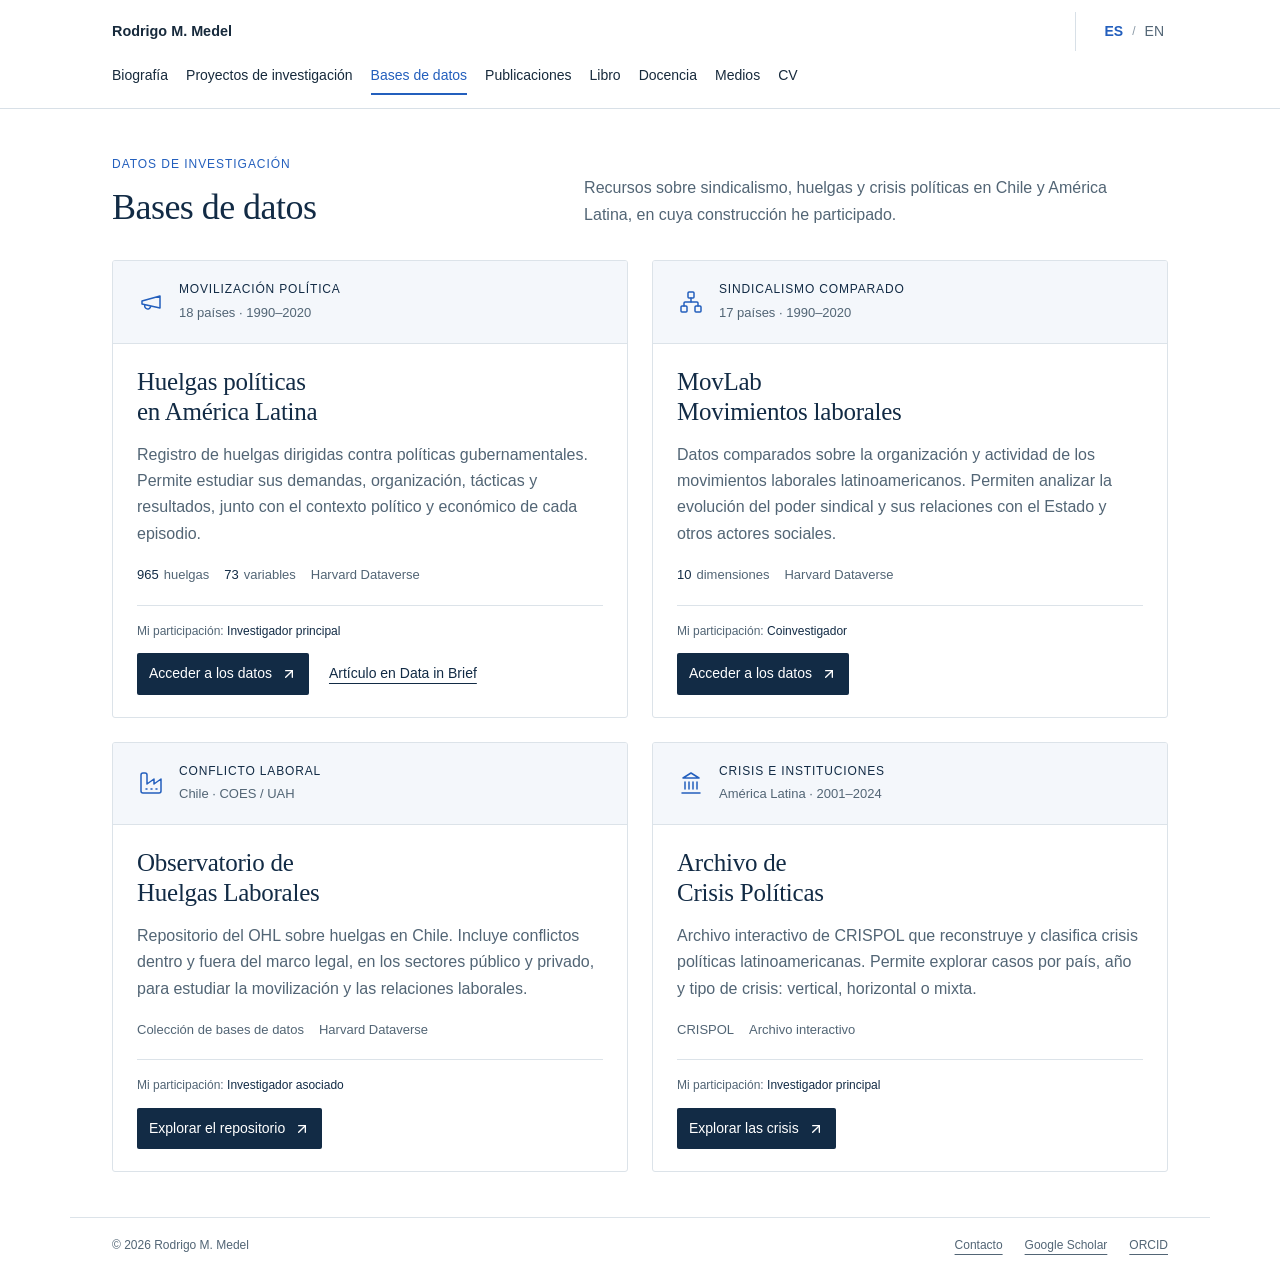
==== bases-de-datos.html @ 0febc348 "Add bilingual datasets page and navigation across the academic website" ====
<!doctype html>
<html lang="es">
<head>
  <meta charset="utf-8">
  <meta name="viewport" content="width=device-width,initial-scale=1">
  <title>Bases de datos | Rodrigo M. Medel</title>
  <meta name="description" content="Bases de datos sobre huelgas políticas, movimientos laborales, conflicto laboral y crisis políticas en Chile y América Latina.">
  <meta name="theme-color" content="#122b45">
  <meta property="og:title" content="Bases de datos | Rodrigo M. Medel">
  <meta property="og:description" content="Bases de datos sobre huelgas políticas, movimientos laborales, conflicto laboral y crisis políticas en Chile y América Latina.">
  <meta property="og:type" content="website">
  <link rel="icon" type="image/svg+xml" href="data:image/svg+xml,%3Csvg xmlns='http://www.w3.org/2000/svg' viewBox='0 0 32 32'%3E%3Crect width='32' height='32' rx='4' fill='%23122b45'/%3E%3Ctext x='16' y='22' text-anchor='middle' font-family='Georgia,serif' font-size='20' fill='white'%3EM%3C/text%3E%3Cpath d='M6 27h20' stroke='%235aacff' stroke-width='2'/%3E%3C/svg%3E">
  <link rel="stylesheet" href="styles.css?v=20261001-6">
  <link rel="stylesheet" href="bases-de-datos.css?v=20261001-6">
  <script src="script.js" defer></script>
  <script type="application/ld+json">{"@context":"https://schema.org","@type":"Person","name":"Rodrigo M. Medel","alternateName":"Rodrigo Medel Sierralta","jobTitle":"Profesor Asociado","affiliation":{"@type":"Organization","name":"Facultad de Gobierno, Universidad de Chile"},"sameAs":["https://orcid.org/0000-0002-6610-3809"],"knowsAbout":["Political participation","Social protest","Labor unions","Political crises","Latin America"]}</script>
</head>
<body data-title-es="Bases de datos" data-title-en="Datasets"><a class="skip-link" href="#contenido" data-en="Skip to content">Saltar al contenido</a>
<header class="site-header">
    <div class="container header-inner">
      <a href="index.html" class="brand" aria-label="Rodrigo M. Medel, inicio" data-en-aria="Rodrigo M. Medel, home"><span class="brand-name">Rodrigo M. Medel</span></a>
      <nav aria-label="Navegación principal" data-en-aria="Main navigation"><a href="index.html" data-en="Biography">Biografía</a><a href="investigacion.html" data-en="Research Projects">Proyectos de investigación</a><a href="bases-de-datos.html" data-en="Datasets" class="active" aria-current="page">Bases de datos</a><a href="publicaciones.html" data-en="Publications">Publicaciones</a><a href="libro.html" data-en="Book">Libro</a><a href="docencia.html" data-en="Teaching">Docencia</a><a href="medios.html" data-en="Media">Medios</a><a href="cv.html" data-en="CV">CV</a></nav>
      <div class="language-switch" role="group" aria-label="Idioma / Language">
        <button type="button" data-lang="es" aria-pressed="true" aria-label="Español">ES</button><span aria-hidden="true">/</span><button type="button" data-lang="en" aria-pressed="false" aria-label="English">EN</button>
      </div>
    </div>
  </header>
<div id="rodrigo-datasets-proposal">
<main id="contenido" class="rd-container rd-main">
    <div class="rd-intro"><div><p class="rd-eyebrow" data-en="Research data">Datos de investigación</p><h1 data-en="Datasets">Bases de datos</h1></div><p class="rd-lead" data-en="Research resources on labor unions, strikes and political crises in Chile and Latin America that I have helped develop.">Recursos sobre sindicalismo, huelgas y crisis políticas en Chile y América Latina, en cuya construcción he participado.</p></div>
    <div class="rd-grid">
      <article class="rd-dataset" aria-labelledby="rd-strikes-title">
        <div class="rd-card-top"><span class="rd-icon"><svg aria-hidden="true" focusable="false"
  class="lucide lucide-megaphone"
  xmlns="http://www.w3.org/2000/svg"
  width="24"
  height="24"
  viewBox="0 0 24 24"
  fill="none"
  stroke="currentColor"
  stroke-width="2"
  stroke-linecap="round"
  stroke-linejoin="round"
>
  <path d="m3 11 18-5v12L3 14v-3z" />
  <path d="M11.6 16.8a3 3 0 1 1-5.8-1.6" />
</svg></span><div><div class="rd-domain" data-en="Political mobilization">Movilización política</div><div class="rd-scope" data-en="18 countries · 1990–2020">18 países · 1990–2020</div></div></div>
        <div class="rd-card-body"><h2 id="rd-strikes-title" data-en="Political strikes<br>in Latin America">Huelgas políticas<br>en América Latina</h2><p class="rd-description" data-en="A record of strikes challenging government policies. It documents demands, organization, tactics and outcomes, alongside the political and economic context of each event.">Registro de huelgas dirigidas contra políticas gubernamentales. Permite estudiar sus demandas, organización, tácticas y resultados, junto con el contexto político y económico de cada episodio.</p><div class="rd-details"><span><strong>965</strong><span data-en="strikes">huelgas</span></span><span><strong>73</strong><span data-en="variables">variables</span></span><span>Harvard Dataverse</span></div><div class="rd-card-bottom"><p class="rd-role"><span data-en="My role: ">Mi participación: </span><span data-en="Principal investigator">Investigador principal</span></p><div class="rd-actions"><a class="rd-primary" href="https://doi.org/10.7910/DVN/YZRT6V" target="_blank" rel="noopener"><span data-en="Access dataset">Acceder a los datos</span><svg aria-hidden="true" focusable="false"
  class="lucide lucide-arrow-up-right"
  xmlns="http://www.w3.org/2000/svg"
  width="24"
  height="24"
  viewBox="0 0 24 24"
  fill="none"
  stroke="currentColor"
  stroke-width="2"
  stroke-linecap="round"
  stroke-linejoin="round"
>
  <path d="M7 7h10v10" />
  <path d="M7 17 17 7" />
</svg></a><a class="rd-secondary" href="https://www.sciencedirect.com/science/article/pii/S2352340925009011" target="_blank" rel="noopener" data-en="Data in Brief article">Artículo en Data in Brief</a></div></div></div>
      </article>
      <article class="rd-dataset" aria-labelledby="rd-movlab-title">
        <div class="rd-card-top"><span class="rd-icon"><svg aria-hidden="true" focusable="false"
  class="lucide lucide-network"
  xmlns="http://www.w3.org/2000/svg"
  width="24"
  height="24"
  viewBox="0 0 24 24"
  fill="none"
  stroke="currentColor"
  stroke-width="2"
  stroke-linecap="round"
  stroke-linejoin="round"
>
  <rect x="16" y="16" width="6" height="6" rx="1" />
  <rect x="2" y="16" width="6" height="6" rx="1" />
  <rect x="9" y="2" width="6" height="6" rx="1" />
  <path d="M5 16v-3a1 1 0 0 1 1-1h12a1 1 0 0 1 1 1v3" />
  <path d="M12 12V8" />
</svg></span><div><div class="rd-domain" data-en="Comparative union research">Sindicalismo comparado</div><div class="rd-scope" data-en="17 countries · 1990–2020">17 países · 1990–2020</div></div></div>
        <div class="rd-card-body"><h2 id="rd-movlab-title" data-en="MovLab<br>Labor movements">MovLab<br>Movimientos laborales</h2><p class="rd-description" data-en="Comparative data on the organization and activities of Latin American labor movements. A resource for studying changes in union power and relations with the state and other social actors.">Datos comparados sobre la organización y actividad de los movimientos laborales latinoamericanos. Permiten analizar la evolución del poder sindical y sus relaciones con el Estado y otros actores sociales.</p><div class="rd-details"><span><strong>10</strong><span data-en="dimensions">dimensiones</span></span><span>Harvard Dataverse</span></div><div class="rd-card-bottom"><p class="rd-role"><span data-en="My role: ">Mi participación: </span><span data-en="Co-investigator">Coinvestigador</span></p><div class="rd-actions"><a class="rd-primary" href="https://dataverse.harvard.edu/dataset.xhtml?persistentId=doi:10.7910/DVN/7GV4FA" target="_blank" rel="noopener"><span data-en="Access dataset">Acceder a los datos</span><svg aria-hidden="true" focusable="false"
  class="lucide lucide-arrow-up-right"
  xmlns="http://www.w3.org/2000/svg"
  width="24"
  height="24"
  viewBox="0 0 24 24"
  fill="none"
  stroke="currentColor"
  stroke-width="2"
  stroke-linecap="round"
  stroke-linejoin="round"
>
  <path d="M7 7h10v10" />
  <path d="M7 17 17 7" />
</svg></a></div></div></div>
      </article>
      <article class="rd-dataset" aria-labelledby="rd-ohl-title">
        <div class="rd-card-top"><span class="rd-icon"><svg aria-hidden="true" focusable="false"
  class="lucide lucide-factory"
  xmlns="http://www.w3.org/2000/svg"
  width="24"
  height="24"
  viewBox="0 0 24 24"
  fill="none"
  stroke="currentColor"
  stroke-width="2"
  stroke-linecap="round"
  stroke-linejoin="round"
>
  <path d="M2 20a2 2 0 0 0 2 2h16a2 2 0 0 0 2-2V8l-7 5V8l-7 5V4a2 2 0 0 0-2-2H4a2 2 0 0 0-2 2Z" />
  <path d="M17 18h1" />
  <path d="M12 18h1" />
  <path d="M7 18h1" />
</svg></span><div><div class="rd-domain" data-en="Labor conflict">Conflicto laboral</div><div class="rd-scope">Chile · COES / UAH</div></div></div>
        <div class="rd-card-body"><h2 id="rd-ohl-title" data-en="Labor Strikes<br>Observatory">Observatorio de<br>Huelgas Laborales</h2><p class="rd-description" data-en="The OHL repository of strikes in Chile. It covers strikes within and outside the legal framework, in public and private sectors, supporting research on labor mobilization and industrial relations.">Repositorio del OHL sobre huelgas en Chile. Incluye conflictos dentro y fuera del marco legal, en los sectores público y privado, para estudiar la movilización y las relaciones laborales.</p><div class="rd-details"><span data-en="Dataset collection">Colección de bases de datos</span><span>Harvard Dataverse</span></div><div class="rd-card-bottom"><p class="rd-role"><span data-en="My role: ">Mi participación: </span><span data-en="Associate researcher">Investigador asociado</span></p><div class="rd-actions"><a class="rd-primary" href="https://dataverse.harvard.edu/dataverse/ohl" target="_blank" rel="noopener"><span data-en="Explore repository">Explorar el repositorio</span><svg aria-hidden="true" focusable="false"
  class="lucide lucide-arrow-up-right"
  xmlns="http://www.w3.org/2000/svg"
  width="24"
  height="24"
  viewBox="0 0 24 24"
  fill="none"
  stroke="currentColor"
  stroke-width="2"
  stroke-linecap="round"
  stroke-linejoin="round"
>
  <path d="M7 7h10v10" />
  <path d="M7 17 17 7" />
</svg></a></div></div></div>
      </article>
      <article class="rd-dataset" aria-labelledby="rd-crispol-title">
        <div class="rd-card-top"><span class="rd-icon"><svg aria-hidden="true" focusable="false"
  class="lucide lucide-landmark"
  xmlns="http://www.w3.org/2000/svg"
  width="24"
  height="24"
  viewBox="0 0 24 24"
  fill="none"
  stroke="currentColor"
  stroke-width="2"
  stroke-linecap="round"
  stroke-linejoin="round"
>
  <line x1="3" x2="21" y1="22" y2="22" />
  <line x1="6" x2="6" y1="18" y2="11" />
  <line x1="10" x2="10" y1="18" y2="11" />
  <line x1="14" x2="14" y1="18" y2="11" />
  <line x1="18" x2="18" y1="18" y2="11" />
  <polygon points="12 2 20 7 4 7" />
</svg></span><div><div class="rd-domain" data-en="Crises and institutions">Crisis e instituciones</div><div class="rd-scope" data-en="Latin America · 2001–2024">América Latina · 2001–2024</div></div></div>
        <div class="rd-card-body"><h2 id="rd-crispol-title" data-en="Political Crises<br>Archive">Archivo de<br>Crisis Políticas</h2><p class="rd-description" data-en="CRISPOL’s interactive archive reconstructs and classifies political crises in Latin America. Explore cases by country, year and crisis type: vertical, horizontal or mixed.">Archivo interactivo de CRISPOL que reconstruye y clasifica crisis políticas latinoamericanas. Permite explorar casos por país, año y tipo de crisis: vertical, horizontal o mixta.</p><div class="rd-details"><span>CRISPOL</span><span data-en="Interactive archive">Archivo interactivo</span></div><div class="rd-card-bottom"><p class="rd-role"><span data-en="My role: ">Mi participación: </span><span data-en="Principal investigator">Investigador principal</span></p><div class="rd-actions"><a class="rd-primary" href="https://crispol.cl/archivo-de-crisis/" target="_blank" rel="noopener"><span data-en="Explore crises">Explorar las crisis</span><svg aria-hidden="true" focusable="false"
  class="lucide lucide-arrow-up-right"
  xmlns="http://www.w3.org/2000/svg"
  width="24"
  height="24"
  viewBox="0 0 24 24"
  fill="none"
  stroke="currentColor"
  stroke-width="2"
  stroke-linecap="round"
  stroke-linejoin="round"
>
  <path d="M7 7h10v10" />
  <path d="M7 17 17 7" />
</svg></a></div></div></div>
      </article>
    </div>
  </main>
<footer class="rd-container rd-footer"><span>© 2026 Rodrigo M. Medel</span><a href="https://rodrigomedel.github.io/#contacto" target="_blank" rel="noopener" data-en="Contact">Contacto</a><a href="https://scholar.google.es/citations?user=nYgItkMAAAAJ&amp;hl=es&amp;oi=ao" target="_blank" rel="noopener">Google Scholar</a><a href="https://orcid.org/0000-0002-6610-3809" target="_blank" rel="noopener">ORCID</a></footer>
</div>
</body>
</html>
---- styles.css ----
:root{--navy:#122b45;--ink:#172a3c;--muted:#526575;--blue:#235fbd;--pale:#edf3f8;--line:#d8e0e7;--light:#f7f9fc;--serif:Georgia,'Times New Roman',serif;--sans:Inter,-apple-system,BlinkMacSystemFont,'Segoe UI',sans-serif;font-family:var(--sans);color:var(--ink);background:#fff;font-size:16px;font-synthesis:none}
*{box-sizing:border-box}html{scroll-behavior:smooth;scroll-padding-top:105px}body{margin:0;line-height:1.65}a{color:inherit;text-underline-offset:5px}button{font:inherit;cursor:pointer}a,button,summary{-webkit-tap-highlight-color:transparent}a:focus-visible,button:focus-visible,summary:focus-visible{outline:3px solid #3997f2;outline-offset:5px;border-radius:2px}img{max-width:100%;display:block}h1,h2,h3,p,figure{margin:0}h1,h2,h3{font-weight:400}h2{font:clamp(2rem,3.4vw,2.8rem)/1.15 var(--serif);letter-spacing:-.025em}h3{font-family:var(--serif)}.container{width:min(1152px,calc(100% - 96px));margin-inline:auto}.eyebrow,.small-label{font-size:.75rem;font-weight:650;letter-spacing:.11em;text-transform:uppercase}.eyebrow{color:var(--blue);margin-bottom:20px}.skip-link{position:fixed;top:-100px;left:20px;z-index:100;background:var(--navy);color:#fff;padding:12px 20px}.skip-link:focus{top:12px}.site-header{background:rgba(255,255,255,.97);position:sticky;top:0;z-index:20;border-bottom:1px solid var(--line)}.header-inner{display:flex;align-items:center;gap:34px;min-height:88px}.brand{display:flex;align-items:center;gap:15px;text-decoration:none;margin-right:auto;white-space:nowrap}.monogram{font:1.8rem var(--serif);letter-spacing:-.12em}.monogram span{color:var(--blue)}.brand-name{font-size:.9rem;font-weight:600}.site-header nav{display:flex;gap:28px}.site-header nav a{font-size:.875rem;text-decoration:none;position:relative;padding:9px 0}.site-header nav a:hover,.site-header nav a.active{color:var(--blue)}.site-header nav a.active:after{position:absolute;content:'';height:2px;background:var(--blue);bottom:1px;left:0;right:0}.language-switch{display:flex;align-items:center;gap:5px;border-left:1px solid var(--line);padding-left:25px}.language-switch button{padding:8px 4px;background:none;border:0;font-size:.875rem;color:var(--muted)}.language-switch button[aria-pressed=true]{color:var(--blue);font-weight:750}.language-switch>span{color:#8a99a6;font-size:.75rem}.hero{display:grid;grid-template-columns:minmax(0,1.4fr) minmax(270px,.9fr);gap:95px;padding-block:76px 64px;align-items:start}.hero-copy{padding-top:6px}.hero .eyebrow{font-size:.75rem;letter-spacing:.09em}.hero h1{font:clamp(2.3rem,4vw,3.5rem)/1.16 var(--serif);letter-spacing:-.025em;color:var(--navy);margin-bottom:22px}.name-dot{color:var(--blue)}.hero-theme{font:clamp(1.5rem,2.5vw,2rem)/1.35 var(--serif);max-width:490px;margin-bottom:19px}.hero-description{font-size:1rem;color:var(--muted);max-width:500px}.hero-actions{display:flex;align-items:center;gap:26px;flex-wrap:wrap;margin-top:29px}.button{display:inline-flex;align-items:center;justify-content:center;padding:12px 18px;text-decoration:none;font-size:.875rem;font-weight:550;min-height:46px;border:1px solid transparent;border-radius:3px}.primary{background:var(--navy);color:white}.primary:hover{background:var(--blue)}.text-link{font-size:.875rem;text-decoration:underline;text-decoration-color:#a2b2c1}.text-link:hover{color:var(--blue);text-decoration-color:var(--blue)}.affiliation{margin-top:35px;border-left:2px solid #8fb7e9;padding-left:17px;display:flex;flex-direction:column;font-size:.875rem;color:var(--muted);line-height:1.6}.affiliation .small-label{letter-spacing:.025em;text-transform:none;font-size:.875rem;color:var(--ink);font-weight:650;margin-bottom:3px}.portrait{padding-top:7px}.portrait-frame{position:relative;background:var(--pale);border-radius:3px 3px 0 0;overflow:hidden;aspect-ratio:4/5}.portrait-frame img{width:100%;height:100%;object-fit:cover;object-position:50% 35%;filter:saturate(.72)}.portrait figcaption{display:flex;flex-direction:column;gap:3px;font-size:.75rem;line-height:1.7;color:var(--muted);padding-top:13px;border-top:4px solid var(--blue)}.portrait figcaption a{text-decoration:none;font-size:.75rem}.portrait figcaption a:hover{text-decoration:underline}.research-strip{background:var(--pale);border-block:1px solid var(--line)}.strip-inner{display:flex;align-items:center;justify-content:space-between;gap:24px;padding-block:22px}.strip-inner p{font:1.25rem/1.4 var(--serif)}.strip-inner>span{font-size:.75rem;letter-spacing:.06em;text-transform:uppercase;color:var(--muted);white-space:nowrap}.section{padding-block:82px}.section-heading{display:flex;align-items:end;justify-content:space-between;gap:60px;margin-bottom:40px}.section-heading .eyebrow{margin-bottom:13px}.section-intro{max-width:410px;color:var(--muted);font-size:1rem;line-height:1.75}.research-grid{display:grid;grid-template-columns:repeat(3,minmax(0,1fr));gap:44px}.research-item{border-top:1px solid var(--line);padding-top:22px;display:flex;flex-direction:column;align-items:start}.item-number{font-size:.75rem;color:var(--blue);margin-bottom:17px;font-variant-numeric:tabular-nums}.research-item h3{font-size:1.6rem;line-height:1.25;letter-spacing:-.02em;min-height:2.5em;margin-bottom:18px}.research-item p{font-size:1rem;color:var(--muted);line-height:1.75;margin-bottom:22px}.topic-label{font-size:.75rem;color:var(--blue);margin-top:auto}.project-section{background:var(--navy);color:#fff}.project-layout{padding-block:65px;display:grid;grid-template-columns:minmax(0,1.8fr) minmax(0,1fr);gap:100px}.project-section .eyebrow{color:#9dc9ff;font-size:.75rem}.project-main h2{font-size:clamp(2rem,3.2vw,2.9rem);margin-bottom:23px}.project-main>p:not(.eyebrow){color:#d1dfed;max-width:590px;font-size:1rem}.project-meta{margin-top:25px;display:flex;gap:14px 25px;flex-wrap:wrap;font-size:.875rem;color:#a9c3df}.project-main .light-link{display:inline-block;margin-top:23px}.light-link{color:#fff;font-size:.875rem;text-decoration-color:#829bb5}.light-link:hover{text-decoration-color:#fff}.project-aside{border-left:1px solid #466079;padding-left:36px;align-self:center}.project-aside>.small-label{font-size:.75rem;color:#a9c3df;margin-bottom:13px}.project-aside h3{font-size:2.3rem;line-height:1.2;margin-bottom:15px}.project-aside p:not(.small-label){font-size:.875rem;color:#d1dfed;margin-bottom:23px}.filter-row{display:flex;align-items:center;justify-content:space-between;gap:18px;margin-bottom:6px}.publication-filters{display:flex;gap:7px;flex-wrap:wrap}.publication-filters button{border:1px solid transparent;background:transparent;border-radius:3px;padding:7px 14px;min-height:40px;color:var(--muted);font-size:.875rem}.publication-filters button[aria-pressed=true]{background:var(--navy);color:white}.publication-filters button:not([aria-pressed=true]):hover{background:var(--pale);color:var(--ink)}.result-count{font-size:.75rem;color:var(--muted);white-space:nowrap}.publication-list{margin-top:24px;border-top:1px solid var(--line)}.publication{display:grid;grid-template-columns:72px minmax(0,1fr) 105px;gap:25px;padding-block:32px;border-bottom:1px solid var(--line);align-items:start}.publication[hidden]{display:none}.publication-year{font:1.55rem/1.3 var(--serif);padding-top:4px;color:var(--blue)}.publication-year span{display:block;font:.75rem/1.4 var(--sans);color:var(--muted);margin-top:7px}.journal{font-size:.75rem;font-weight:650;text-transform:uppercase;letter-spacing:.075em;color:var(--muted);margin-bottom:10px}.publication-content h3{font-size:1.4375rem;line-height:1.3;letter-spacing:-.01em}.publication-content h3 a{text-decoration:none}.publication-content h3 a:hover{color:var(--blue);text-decoration:underline;text-decoration-thickness:1px}.authors{font-size:.875rem;color:var(--muted);margin-top:10px}.publication-summary{font-size:1rem;color:var(--muted);line-height:1.7;max-width:740px;margin-top:13px}.article-link{font-size:.875rem;margin-top:5px;white-space:nowrap;text-decoration-color:#a2b2c1}.article-link:hover{color:var(--blue)}.award-label,.accepted-label,.data-label{display:inline-block;margin-top:16px;font-size:.75rem;padding:3px 8px;line-height:1.6;letter-spacing:.02em;background:var(--pale);color:#294f79;border:1px solid #d5e2ef;border-radius:2px}.accepted-label{background:var(--light);color:var(--muted);border-color:var(--line)}.publication details{margin-top:13px;color:var(--muted);font-size:.875rem}.publication summary{cursor:pointer;display:list-item;width:fit-content}.publication details p{margin-top:8px;max-width:630px}.teaching-section{background:var(--light);border-block:1px solid var(--line);padding-block:75px}.course-grid{display:grid;grid-template-columns:repeat(2,minmax(0,1fr));gap:28px}.course{background:#fff;border:1px solid var(--line);border-radius:3px;padding:30px;display:flex;flex-direction:column}.course-top{display:flex;justify-content:space-between;gap:20px;font-size:.75rem;color:var(--muted);margin-bottom:25px}.course-top>span:first-child{color:var(--blue);font-weight:650}.course h3{font-size:1.65rem;line-height:1.25;margin-bottom:17px}.course>p{font-size:1rem;color:var(--muted);margin-bottom:25px}.course-bottom{padding-top:17px;border-top:1px solid var(--line);font-size:.75rem;color:var(--muted);margin-top:auto}.teaching-note{font-size:.875rem;color:var(--muted);margin-top:22px}.about-section{display:grid;grid-template-columns:1.2fr 1fr;gap:110px}.about-copy{color:var(--muted);font-size:1rem;margin-block:26px;max-width:510px}.education>.small-label{color:var(--blue);font-size:.75rem;letter-spacing:.08em;margin-bottom:17px}.education-row{display:grid;grid-template-columns:48px 1fr;gap:20px;border-top:1px solid var(--line);padding-block:16px}.education-row>span{font-size:.875rem;color:var(--muted);padding-top:2px}.education-row h3{font-size:1.15rem;line-height:1.4;margin-bottom:3px}.education-row p{font-size:.875rem;color:var(--muted)}.contact-section{background:var(--navy);color:white;padding-block:64px}.contact-layout{display:grid;grid-template-columns:1fr 1fr;gap:80px;align-items:center}.contact-section .eyebrow{color:#9dc9ff}.contact-section h2{font-size:clamp(2.2rem,3.8vw,3.2rem);margin-bottom:22px}.contact-section p:not(.eyebrow){font-size:1rem;color:#d1dfed;max-width:390px}.contact-links .email{font:clamp(1rem,1.65vw,1.25rem)/1.5 var(--sans);overflow-wrap:anywhere;text-decoration:underline;text-decoration-color:#68819c}.contact-links>p{margin-block:19px 26px}.contact-links .light-link+.light-link{margin-left:27px}.site-footer{display:flex;align-items:center;justify-content:space-between;gap:20px;padding-block:27px;color:var(--muted);font-size:.75rem}.site-footer a{text-decoration:none}.site-footer a:hover{text-decoration:underline}.photo-credit{font-size:.75rem;text-align:center}
@media(min-width:1450px){.hero{padding-block:90px 78px}.hero h1{font-size:3.5rem}.portrait-frame{max-height:510px}.hero-copy{padding-top:15px}}
@media(max-width:1050px){.container{width:calc(100% - 64px)}.header-inner{gap:23px}.site-header nav{gap:18px}.brand-name{display:inline}.hero{gap:50px;padding-top:65px}.hero h1{font-size:3.1rem}.hero-actions{gap:18px}.project-layout{gap:55px}.about-section{gap:60px}.research-grid{gap:28px}.contact-layout{gap:45px}}
@media(max-width:760px){html{scroll-padding-top:140px}.container{width:calc(100% - 40px)}.header-inner{flex-wrap:wrap;gap:0;padding-block:12px;min-height:105px}.brand{order:0;flex:1}.brand-name{display:inline;font-size:.875rem}.language-switch{order:1;border:0;padding-left:12px}.site-header nav{order:2;flex-basis:100%;gap:0 12px;flex-wrap:wrap;justify-content:space-between;margin-top:4px}.site-header nav a{font-size:.875rem}.monogram{font-size:1.65rem}.hero{grid-template-columns:minmax(0,1.2fr) minmax(150px,.75fr);gap:27px;padding-block:44px}.hero .eyebrow{font-size:.75rem;letter-spacing:.045em}.hero h1{font-size:clamp(2.2rem,5vw,3.1rem);margin-bottom:20px}.hero-theme{font-size:1.4rem}.hero-description{font-size:1rem}.hero-actions{gap:16px;margin-top:22px}.hero-actions .button{padding:10px 13px;font-size:.875rem}.affiliation{margin-top:27px;font-size:.75rem}.portrait{padding-top:12px}.portrait figcaption{font-size:.75rem}.portrait figcaption a{font-size:.75rem;overflow-wrap:anywhere}.strip-inner{padding-block:18px}.strip-inner p{font-size:1.1rem}.strip-inner>span{display:none}.section{padding-block:58px}.section-heading{flex-direction:column;align-items:start;gap:20px;margin-bottom:30px}.section-intro{max-width:580px}.research-grid{grid-template-columns:1fr;gap:27px}.research-item{display:grid;grid-template-columns:28px minmax(0,1fr);column-gap:15px;padding-top:22px}.item-number{grid-column:1;grid-row:1;padding-top:4px}.research-item h3{grid-column:2;min-height:0;font-size:1.5rem;margin-bottom:12px}.research-item p{grid-column:2;margin-bottom:15px}.research-item .topic-label{grid-column:2}.project-layout{grid-template-columns:1fr;gap:35px;padding-block:45px}.project-aside{border-left:0;border-top:1px solid #466079;padding:27px 0 0}.project-aside h3{font-size:1.8rem}.project-aside p{max-width:570px}.project-main h2{font-size:2.2rem}.publication{grid-template-columns:52px minmax(0,1fr);gap:19px;padding-block:25px}.publication-year{font-size:1.25rem}.publication-content h3{font-size:1.25rem}.article-link{grid-column:2;margin-top:0;width:fit-content}.journal{font-size:.75rem}.filter-row{align-items:start}.publication-filters{gap:4px}.publication-filters button{padding:7px 9px;font-size:.75rem}.result-count{padding-top:11px;font-size:.75rem}.teaching-section{padding-block:55px}.course-grid{grid-template-columns:1fr;gap:18px}.course{padding:25px}.course h3{font-size:1.5rem}.about-section{grid-template-columns:1fr;gap:40px}.contact-section{padding-block:45px}.contact-layout{grid-template-columns:1fr;gap:35px}.contact-links .email{font-size:1rem}.site-footer{flex-wrap:wrap;font-size:.75rem}.photo-credit{order:3;flex-basis:100%;text-align:left;font-size:.75rem}}
@media(max-width:520px){.hero{grid-template-columns:1fr;gap:34px}.hero h1{font-size:clamp(2rem,8.5vw,2.75rem);overflow-wrap:anywhere}.hero-theme{font-size:1.6rem;max-width:360px}.hero-description{max-width:430px}.portrait{width:100%;padding-top:0;display:grid;grid-template-columns:125px 1fr;gap:18px;align-items:end}.portrait-frame{aspect-ratio:4/5;border-radius:3px}.portrait figcaption{border-top:0;padding-top:0;border-left:2px solid var(--blue);padding-left:13px;font-size:.75rem}.portrait figcaption a{font-size:.75rem}.affiliation{margin-top:26px}.filter-row{display:block}.result-count{display:block;padding-top:13px}.publication-list{margin-top:16px}.course-top{font-size:.75rem}.research-item p,.publication-summary{font-size:1rem}}
@media(prefers-reduced-motion:reduce){html{scroll-behavior:auto}}
@media print{.site-header,.hero-actions,.publication-filters,.result-count,.site-footer,.article-link{display:none}.container{width:100%}.hero{padding-block:20px;gap:30px}.section,.teaching-section,.contact-section{padding-block:25px}.project-section,.contact-section{background:white;color:var(--ink)}.project-section p,.contact-section p,.project-section a,.contact-section a,.project-meta{color:var(--muted)!important}.publication[hidden]{display:grid}.publication,.course{break-inside:avoid}}
/* Separate academic pages retain the established typography and palette. */
.site-header nav{gap:19px}.page-heading{padding-block:62px 38px;border-bottom:1px solid var(--line);margin-bottom:35px}.page-heading h1{font:clamp(2.5rem,5vw,4rem)/1.1 var(--serif);letter-spacing:-.035em;color:var(--navy);margin-bottom:20px}.page-intro{font-size:1rem;max-width:740px;color:var(--muted)}.section-heading h1{font:clamp(2rem,3.4vw,2.8rem)/1.15 var(--serif);letter-spacing:-.025em}.biography-text{display:grid;grid-template-columns:1.5fr 1fr;gap:85px;padding-top:58px}.biography-text>div>p{font-size:1rem;color:var(--muted);margin-bottom:22px}.profile-panel{border-left:1px solid var(--line);padding-left:35px;display:flex;flex-direction:column;gap:12px;align-items:start}.profile-panel>.small-label{color:var(--blue);margin-bottom:5px}.academic-list{border-top:1px solid var(--line)}.academic-row{display:grid;grid-template-columns:115px minmax(0,1fr);gap:28px;padding-block:25px;border-bottom:1px solid var(--line)}.row-period{font-size:.875rem;color:var(--blue);padding-top:3px;font-variant-numeric:tabular-nums}.academic-row h3{font:1.4rem/1.4 var(--serif);letter-spacing:-.015em}.row-role{font-size:.875rem;color:var(--blue);margin-top:10px}.row-meta{font-size:.875rem;color:var(--muted);margin-top:8px}.publication-title{text-decoration:none}.publication-title:hover{color:var(--blue);text-decoration:underline}.publication-content>.text-link{display:inline-block;margin-top:12px}.publication-page,.archive-page{padding-bottom:75px}.teaching-history>h2{margin:50px 0 25px}.teaching-history>h2:first-child{margin-top:0}.teaching-entry{font-size:1rem;color:var(--ink)}.media-row{grid-template-columns:70px minmax(0,1fr) 60px}.book-layout{display:grid;grid-template-columns:330px minmax(0,1fr);gap:75px;padding-block:10px 85px}.book-cover{background:var(--light);padding:22px;align-self:start;border:1px solid var(--line)}.book-cover img{width:100%;height:auto;object-fit:contain}.book-description>p{color:var(--muted);font-size:1rem;margin-bottom:23px}.book-description .book-editors{font-size:.875rem;color:var(--blue);font-weight:600}.book-description .hero-actions{margin-top:32px}.cv-page{padding-block:10px 80px}.cv-page .course h2{font-size:2rem;margin-bottom:17px}.cv-page .course>p{margin:0;color:var(--muted)}.cv-page .course .hero-actions{margin-top:25px}.cv-links{display:flex;gap:28px;flex-wrap:wrap;margin-top:32px}.site-footer{flex-wrap:wrap}.site-footer a{font-size:.75rem}
@media(max-width:1050px){.site-header nav{gap:13px}.header-inner{gap:20px}.book-layout{grid-template-columns:280px minmax(0,1fr);gap:40px}.biography-text{gap:45px}}
@media(max-width:760px){html{scroll-padding-top:170px}.site-header nav{gap:1px 18px;justify-content:flex-start}.header-inner{gap:0}.page-heading{padding-block:37px 25px;margin-bottom:26px}.biography-text{grid-template-columns:1fr;gap:28px;padding-top:38px}.profile-panel{border-left:0;border-top:1px solid var(--line);padding:23px 0 0;flex-direction:row;flex-wrap:wrap;gap:12px 25px}.profile-panel>.small-label{flex-basis:100%}.academic-row{grid-template-columns:88px minmax(0,1fr);gap:18px;padding-block:22px}.academic-row h3{font-size:1.25rem}.media-row{grid-template-columns:48px minmax(0,1fr);gap:14px}.media-row>.article-link{grid-column:2}.book-layout{grid-template-columns:1fr;gap:30px;padding-bottom:55px}.book-cover{max-width:300px;margin:auto}.book-description{max-width:600px}.publication-page,.archive-page{padding-bottom:50px}}
@media(max-width:420px){.site-header nav{gap:1px 14px}.academic-row{grid-template-columns:1fr;gap:10px}.media-row>.article-link{grid-column:1}.academic-row .row-period{font-size:.75rem}.media-row{gap:8px}.book-cover{max-width:260px}}

@media(max-width:1280px){.header-inner{flex-wrap:wrap;gap:0;padding-block:12px}.brand{flex:1}.site-header nav{order:2;flex-basis:100%;flex-wrap:wrap;gap:1px 18px;justify-content:flex-start;margin-top:4px}.language-switch{order:1}.brand-name{display:inline}}

/* Smaller name and a quiet transition into the academic profile. */
.hero h1{font-size:clamp(1.75rem,2.4vw,2.125rem);line-height:1.2;letter-spacing:-.015em;font-weight:400;margin-bottom:20px}
.biography-heading{font:600 .78rem/1.5 var(--sans);letter-spacing:.07em;text-transform:uppercase;color:var(--navy);margin:0 0 18px}
.biography-text{padding-top:20px}
@media(max-width:760px){.hero h1{font-size:clamp(1.6rem,5.2vw,1.85rem)}.biography-text{padding-top:14px}}
---- bases-de-datos.css ----
#rodrigo-datasets-proposal{--rd-paper:light-dark(#fff,#161b20);--rd-ink:light-dark(#122b45,#e1edf7);--rd-copy:light-dark(#526575,#afc0ce);--rd-blue:light-dark(#235fbd,#a2c5f7);--rd-rule:light-dark(#dce3e9,#34434f);--rd-wash:light-dark(#f4f7fb,#1b2732);--rd-hover:light-dark(#edf3fa,#223446);--rd-button:light-dark(#122b45,#d1e0ed);--rd-button-ink:light-dark(#fff,#122b45);color-scheme:light;background:var(--rd-paper);color:var(--rd-ink);font:400 16px/1.65 -apple-system,BlinkMacSystemFont,'Segoe UI',sans-serif}
    #rodrigo-datasets-proposal *{box-sizing:border-box}
    #rodrigo-datasets-proposal a{color:inherit;text-decoration:none;text-underline-offset:5px}
    #rodrigo-datasets-proposal a:hover{text-decoration:underline}
    #rodrigo-datasets-proposal .rd-container{max-width:1140px;width:100%;margin:auto;padding-left:42px;padding-right:42px}
    #rodrigo-datasets-proposal .rd-header{border-bottom:1px solid var(--rd-rule)}
    #rodrigo-datasets-proposal .rd-header-inner{display:flex;align-items:center;flex-wrap:wrap;gap:7px 20px;padding-top:16px;padding-bottom:12px}
    #rodrigo-datasets-proposal .rd-brand{font-size:14.4px;font-weight:500;white-space:nowrap}
    #rodrigo-datasets-proposal .rd-languages{display:flex;align-items:center;gap:8px;margin-left:auto;margin-right:60px;border-left:1px solid var(--rd-rule);padding-left:18px;font-size:14px}
    #rodrigo-datasets-proposal .rd-languages button{font:inherit;border:0;background:transparent;color:var(--rd-copy);padding:5px 0}
    #rodrigo-datasets-proposal .rd-languages button[aria-pressed="true"]{color:var(--rd-blue);font-weight:500}
    #rodrigo-datasets-proposal .rd-nav{display:flex;flex-wrap:wrap;flex-basis:100%;gap:0 18px;font-size:14px}
    #rodrigo-datasets-proposal .rd-nav a{padding:9px 0;color:var(--rd-copy);border-bottom:1px solid transparent}
    #rodrigo-datasets-proposal .rd-nav a[aria-current="page"]{color:var(--rd-blue);border-bottom-color:var(--rd-blue)}
    #rodrigo-datasets-proposal .rd-main{padding-top:46px;padding-bottom:45px}
    #rodrigo-datasets-proposal .rd-intro{display:grid;grid-template-columns:1fr 1.4fr;align-items:end;gap:55px;margin-bottom:32px}
    #rodrigo-datasets-proposal .rd-eyebrow{margin:0 0 11px;font-size:12px;font-weight:500;letter-spacing:.08em;text-transform:uppercase;color:var(--rd-blue)}
    #rodrigo-datasets-proposal h1{font:400 36px/1.18 Georgia,'Times New Roman',serif;letter-spacing:-.015em;margin:0}
    #rodrigo-datasets-proposal .rd-lead{margin:0;color:var(--rd-copy);max-width:530px;font-size:16px;line-height:1.7}
    #rodrigo-datasets-proposal .rd-grid{display:grid;grid-template-columns:repeat(2,minmax(0,1fr));gap:24px}
    #rodrigo-datasets-proposal .rd-dataset{display:flex;flex-direction:column;border:1px solid var(--rd-rule);border-radius:3px;background:var(--rd-paper);overflow:hidden;transition:border-color .15s ease}
    #rodrigo-datasets-proposal .rd-dataset:hover{border-color:var(--rd-blue)}
    #rodrigo-datasets-proposal .rd-card-top{display:flex;gap:14px;align-items:center;padding:19px 24px;background:var(--rd-wash);border-bottom:1px solid var(--rd-rule)}
    #rodrigo-datasets-proposal .rd-icon{display:flex;align-items:center;justify-content:center;width:28px;flex-shrink:0;color:var(--rd-blue)}
    #rodrigo-datasets-proposal .rd-icon svg{width:24px;height:24px;stroke-width:1.5}
    #rodrigo-datasets-proposal .rd-domain{font-size:12px;letter-spacing:.07em;text-transform:uppercase;font-weight:500;color:var(--rd-ink)}
    #rodrigo-datasets-proposal .rd-scope{font-size:13px;color:var(--rd-copy);margin-top:2px}
    #rodrigo-datasets-proposal .rd-card-body{display:flex;flex-direction:column;flex:1;padding:23px 24px 22px}
    #rodrigo-datasets-proposal h2{font:400 25px/1.22 Georgia,'Times New Roman',serif;letter-spacing:-.01em;margin:0 0 14px}
    #rodrigo-datasets-proposal .rd-description{font-size:16px;line-height:1.65;color:var(--rd-copy);margin:0 0 17px}
    #rodrigo-datasets-proposal .rd-details{display:flex;gap:6px 15px;flex-wrap:wrap;font-size:13px;color:var(--rd-copy);margin:0 0 19px}
    #rodrigo-datasets-proposal .rd-details span{display:inline-flex;gap:5px;align-items:baseline}
    #rodrigo-datasets-proposal .rd-details strong{color:var(--rd-ink);font-weight:500}
    #rodrigo-datasets-proposal .rd-card-bottom{margin-top:auto;padding-top:16px;border-top:1px solid var(--rd-rule)}
    #rodrigo-datasets-proposal .rd-role{font-size:12px;color:var(--rd-copy);margin:0 0 12px}
    #rodrigo-datasets-proposal .rd-role span:last-child{color:var(--rd-ink)}
    #rodrigo-datasets-proposal .rd-actions{display:flex;align-items:center;flex-wrap:wrap;gap:10px 20px;font-size:14px}
    #rodrigo-datasets-proposal .rd-primary{display:inline-flex;align-items:center;gap:9px;padding:9px 12px;border-radius:2px;background:var(--rd-button);color:var(--rd-button-ink);font-weight:500}
    #rodrigo-datasets-proposal .rd-primary svg{width:16px;height:16px}
    #rodrigo-datasets-proposal .rd-secondary{text-decoration:underline;color:var(--rd-ink)}
    #rodrigo-datasets-proposal .rd-footer{display:flex;flex-wrap:wrap;align-items:center;gap:10px 22px;border-top:1px solid var(--rd-rule);padding-top:18px;padding-bottom:18px;font-size:12px;color:var(--rd-copy)}
    #rodrigo-datasets-proposal .rd-footer a{text-decoration:underline}
    #rodrigo-datasets-proposal .rd-footer span{margin-right:auto}
    @media(max-width:760px){#rodrigo-datasets-proposal .rd-container{padding-left:30px;padding-right:30px}#rodrigo-datasets-proposal .rd-intro{grid-template-columns:1fr;gap:17px}#rodrigo-datasets-proposal .rd-grid{gap:18px}#rodrigo-datasets-proposal .rd-card-top{padding:17px 18px}#rodrigo-datasets-proposal .rd-card-body{padding:20px 18px}#rodrigo-datasets-proposal h2{font-size:23px}}
    @media(max-width:620px){#rodrigo-datasets-proposal .rd-container{padding-left:22px;padding-right:22px}#rodrigo-datasets-proposal .rd-grid{grid-template-columns:1fr}#rodrigo-datasets-proposal .rd-main{padding-top:33px;padding-bottom:32px}#rodrigo-datasets-proposal h1{font-size:31px}#rodrigo-datasets-proposal .rd-nav{gap:0 16px}#rodrigo-datasets-proposal .rd-header-inner{gap:5px 15px}#rodrigo-datasets-proposal .rd-languages{margin-right:0}#rodrigo-datasets-proposal .rd-brand{font-size:14px}}
    @media(pointer:coarse){#rodrigo-datasets-proposal .rd-nav a{min-height:44px;display:inline-flex;align-items:center}#rodrigo-datasets-proposal .rd-languages button{min-width:44px;min-height:44px}#rodrigo-datasets-proposal .rd-languages{gap:0;padding-left:6px}#rodrigo-datasets-proposal .rd-actions a{min-height:44px;display:inline-flex;align-items:center}}
    @media(prefers-reduced-motion:reduce){#rodrigo-datasets-proposal .rd-dataset{transition:none}}

body[data-title-es="Bases de datos"] .site-header .container{width:100%;max-width:1140px;padding-left:42px;padding-right:42px}
@media(max-width:760px){body[data-title-es="Bases de datos"] .site-header .container{padding-left:30px;padding-right:30px}}
@media(max-width:620px){body[data-title-es="Bases de datos"] .site-header .container{padding-left:22px;padding-right:22px}}
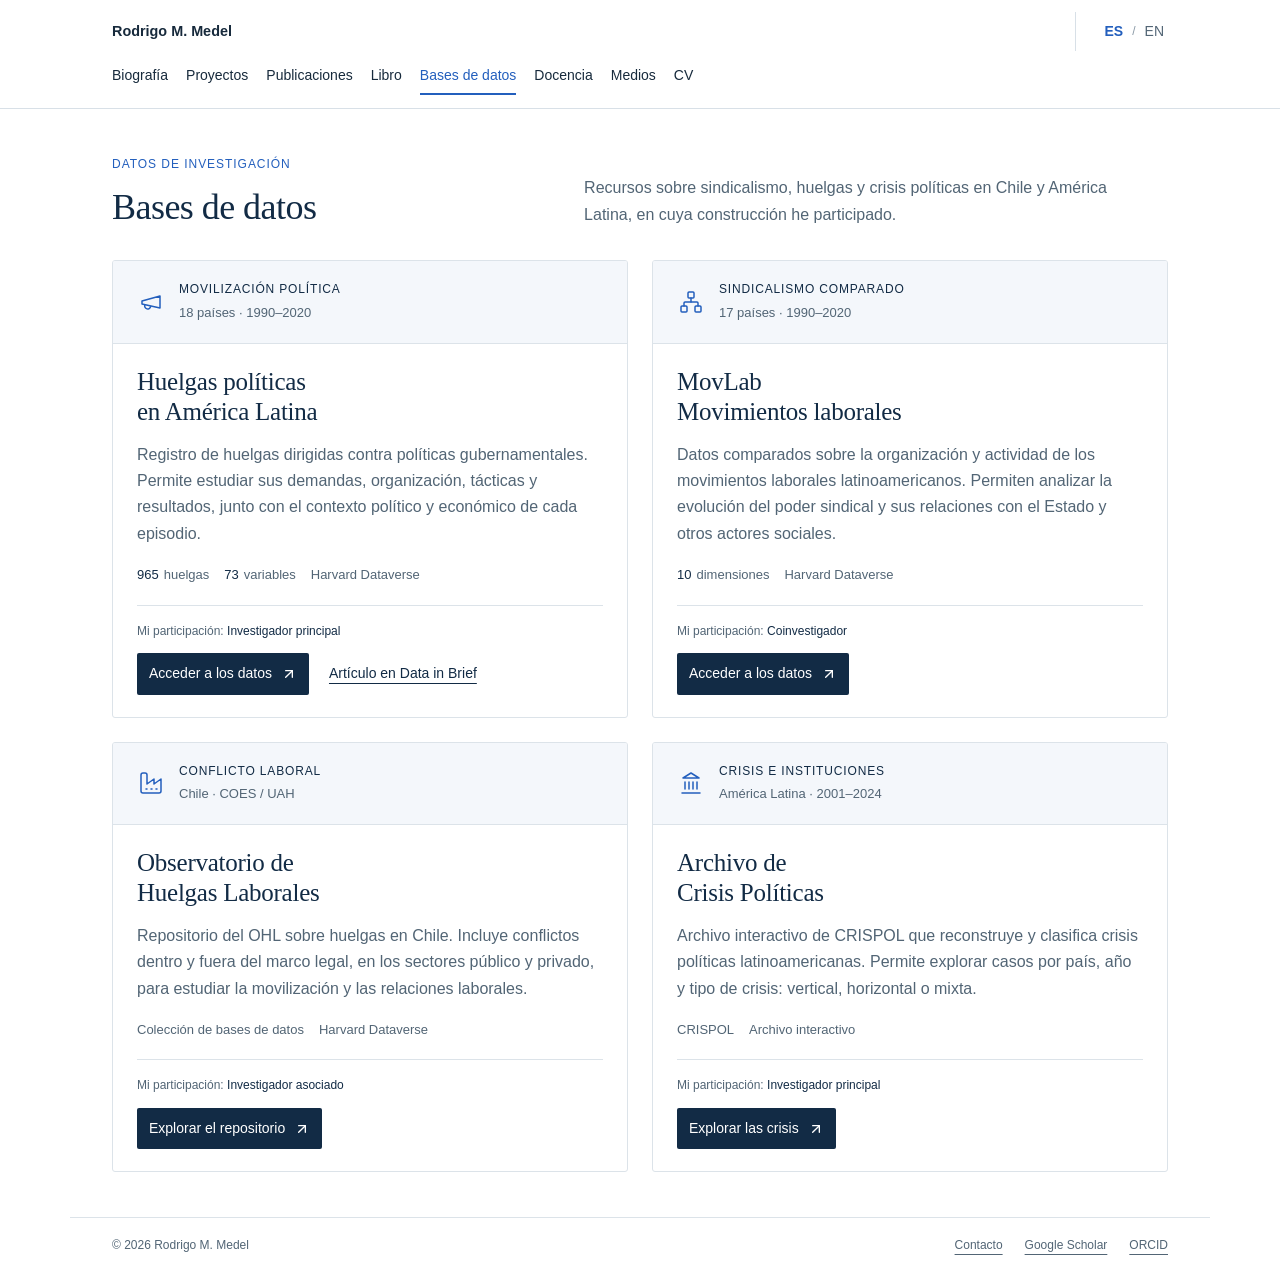
==== commit 9cde86eb: "Shorten Projects tab and move Datasets after Book across all pages" ====
--- a/bases-de-datos.html
+++ b/bases-de-datos.html
@@ -19,7 +19,7 @@
 <header class="site-header">
     <div class="container header-inner">
       <a href="index.html" class="brand" aria-label="Rodrigo M. Medel, inicio" data-en-aria="Rodrigo M. Medel, home"><span class="brand-name">Rodrigo M. Medel</span></a>
-      <nav aria-label="Navegación principal" data-en-aria="Main navigation"><a href="index.html" data-en="Biography">Biografía</a><a href="investigacion.html" data-en="Research Projects">Proyectos de investigación</a><a href="bases-de-datos.html" data-en="Datasets" class="active" aria-current="page">Bases de datos</a><a href="publicaciones.html" data-en="Publications">Publicaciones</a><a href="libro.html" data-en="Book">Libro</a><a href="docencia.html" data-en="Teaching">Docencia</a><a href="medios.html" data-en="Media">Medios</a><a href="cv.html" data-en="CV">CV</a></nav>
+      <nav aria-label="Navegación principal" data-en-aria="Main navigation"><a href="index.html" data-en="Biography">Biografía</a><a href="investigacion.html" data-en="Projects">Proyectos</a><a href="publicaciones.html" data-en="Publications">Publicaciones</a><a href="libro.html" data-en="Book">Libro</a><a href="bases-de-datos.html" data-en="Datasets" class="active" aria-current="page">Bases de datos</a><a href="docencia.html" data-en="Teaching">Docencia</a><a href="medios.html" data-en="Media">Medios</a><a href="cv.html" data-en="CV">CV</a></nav>
       <div class="language-switch" role="group" aria-label="Idioma / Language">
         <button type="button" data-lang="es" aria-pressed="true" aria-label="Español">ES</button><span aria-hidden="true">/</span><button type="button" data-lang="en" aria-pressed="false" aria-label="English">EN</button>
       </div>
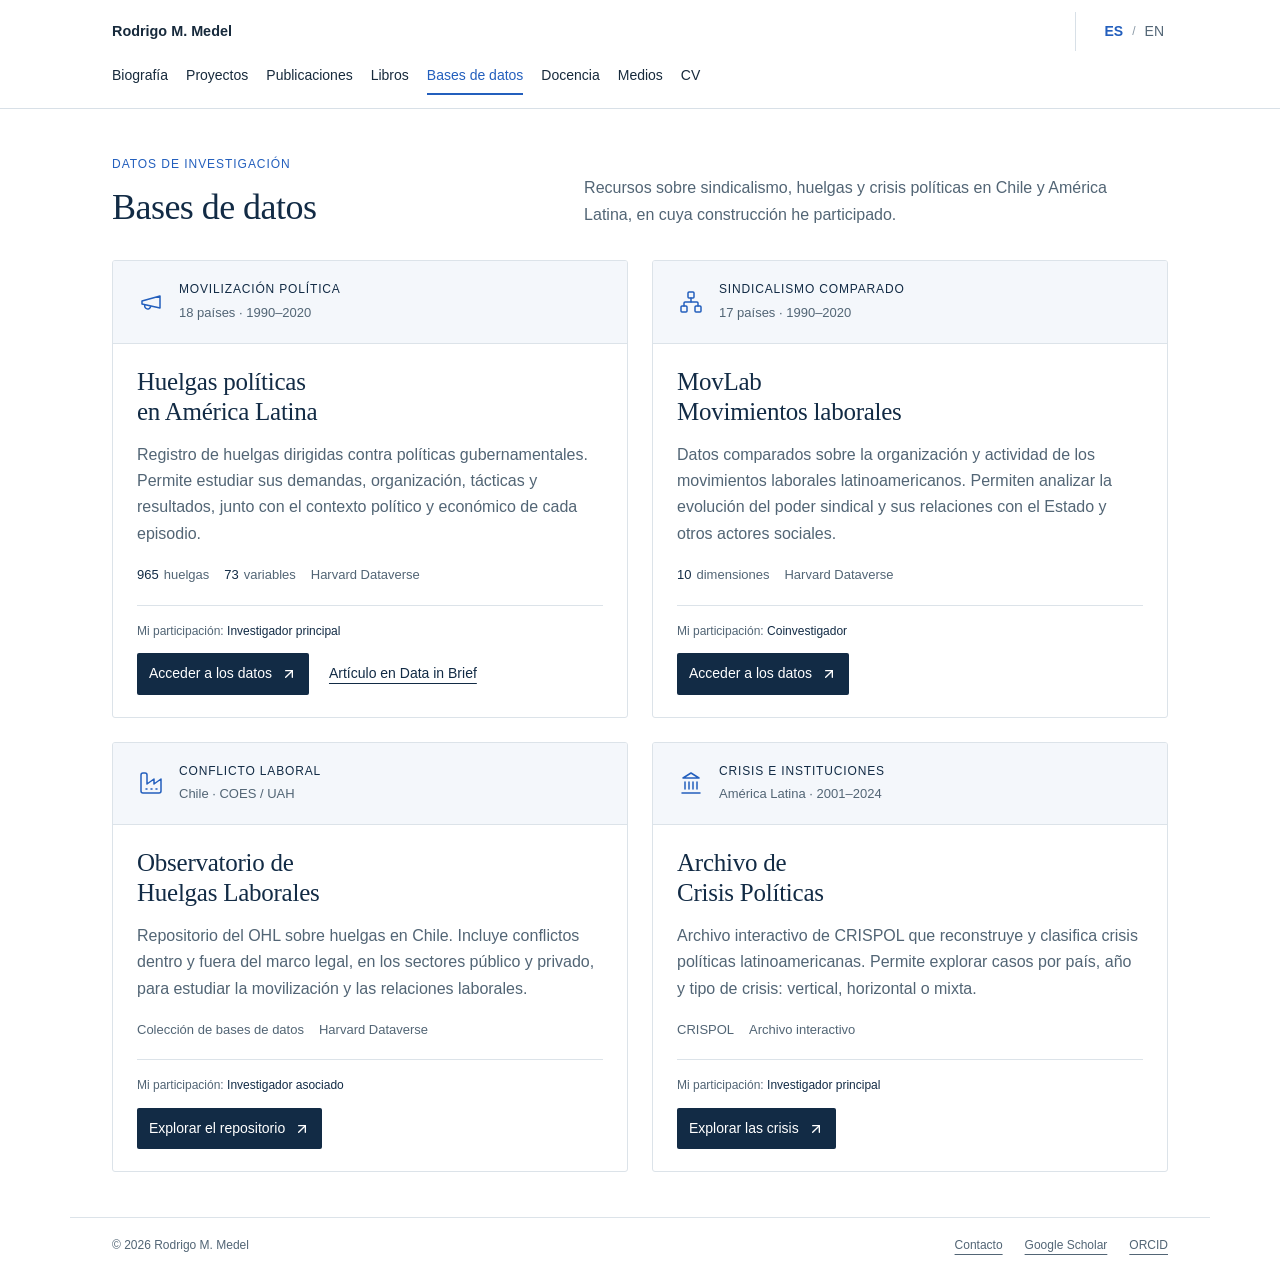
==== commit 4deb960e: "Add edited book on labor strikes and rename navigation to Books" ====
--- a/bases-de-datos.html
+++ b/bases-de-datos.html
@@ -10,7 +10,7 @@
   <meta property="og:description" content="Bases de datos sobre huelgas políticas, movimientos laborales, conflicto laboral y crisis políticas en Chile y América Latina.">
   <meta property="og:type" content="website">
   <link rel="icon" type="image/svg+xml" href="data:image/svg+xml,%3Csvg xmlns='http://www.w3.org/2000/svg' viewBox='0 0 32 32'%3E%3Crect width='32' height='32' rx='4' fill='%23122b45'/%3E%3Ctext x='16' y='22' text-anchor='middle' font-family='Georgia,serif' font-size='20' fill='white'%3EM%3C/text%3E%3Cpath d='M6 27h20' stroke='%235aacff' stroke-width='2'/%3E%3C/svg%3E">
-  <link rel="stylesheet" href="styles.css?v=20261001-6">
+  <link rel="stylesheet" href="styles.css?v=20261001-8">
   <link rel="stylesheet" href="bases-de-datos.css?v=20261001-6">
   <script src="script.js" defer></script>
   <script type="application/ld+json">{"@context":"https://schema.org","@type":"Person","name":"Rodrigo M. Medel","alternateName":"Rodrigo Medel Sierralta","jobTitle":"Profesor Asociado","affiliation":{"@type":"Organization","name":"Facultad de Gobierno, Universidad de Chile"},"sameAs":["https://orcid.org/0000-0002-6610-3809"],"knowsAbout":["Political participation","Social protest","Labor unions","Political crises","Latin America"]}</script>
@@ -19,7 +19,7 @@
 <header class="site-header">
     <div class="container header-inner">
       <a href="index.html" class="brand" aria-label="Rodrigo M. Medel, inicio" data-en-aria="Rodrigo M. Medel, home"><span class="brand-name">Rodrigo M. Medel</span></a>
-      <nav aria-label="Navegación principal" data-en-aria="Main navigation"><a href="index.html" data-en="Biography">Biografía</a><a href="investigacion.html" data-en="Projects">Proyectos</a><a href="publicaciones.html" data-en="Publications">Publicaciones</a><a href="libro.html" data-en="Book">Libro</a><a href="bases-de-datos.html" data-en="Datasets" class="active" aria-current="page">Bases de datos</a><a href="docencia.html" data-en="Teaching">Docencia</a><a href="medios.html" data-en="Media">Medios</a><a href="cv.html" data-en="CV">CV</a></nav>
+      <nav aria-label="Navegación principal" data-en-aria="Main navigation"><a href="index.html" data-en="Biography">Biografía</a><a href="investigacion.html" data-en="Projects">Proyectos</a><a href="publicaciones.html" data-en="Publications">Publicaciones</a><a href="libro.html" data-en="Books">Libros</a><a href="bases-de-datos.html" data-en="Datasets" class="active" aria-current="page">Bases de datos</a><a href="docencia.html" data-en="Teaching">Docencia</a><a href="medios.html" data-en="Media">Medios</a><a href="cv.html" data-en="CV">CV</a></nav>
       <div class="language-switch" role="group" aria-label="Idioma / Language">
         <button type="button" data-lang="es" aria-pressed="true" aria-label="Español">ES</button><span aria-hidden="true">/</span><button type="button" data-lang="en" aria-pressed="false" aria-label="English">EN</button>
       </div>
--- a/styles.css
+++ b/styles.css
@@ -19,3 +19,6 @@
 .biography-heading{font:600 .78rem/1.5 var(--sans);letter-spacing:.07em;text-transform:uppercase;color:var(--navy);margin:0 0 18px}
 .biography-text{padding-top:20px}
 @media(max-width:760px){.hero h1{font-size:clamp(1.6rem,5.2vw,1.85rem)}.biography-text{padding-top:14px}}
+
+/* Both edited books retain the established book-page heading format. */
+body[data-title-es="Libros"] .page-heading h2{font:clamp(2.5rem,5vw,4rem)/1.1 var(--serif);letter-spacing:-.035em;color:var(--navy);margin-bottom:20px}
